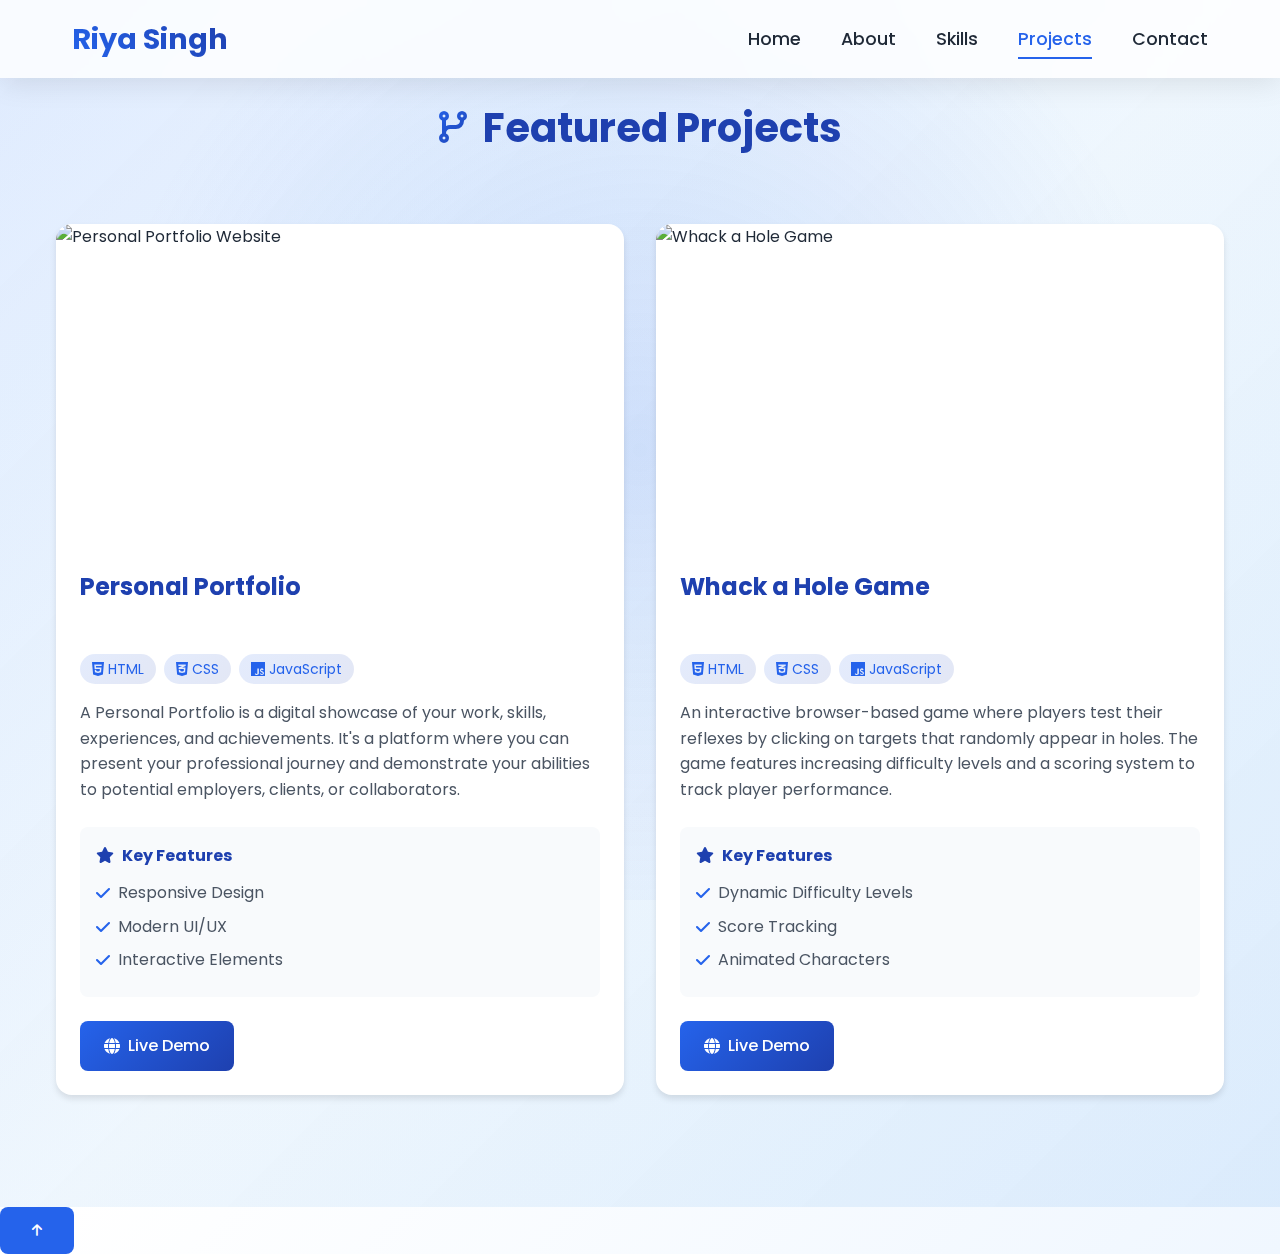
==== personal-website/projects.html @ d0cf8300 "Add files via upload" ====
<!DOCTYPE html>
<html lang="en">
<head>
    <meta charset="UTF-8">
    <meta name="viewport" content="width=device-width, initial-scale=1.0">
    <title>Projects - Riya Singh</title>
    <link rel="stylesheet" href="css/style.css">
    <link rel="stylesheet" href="https://cdnjs.cloudflare.com/ajax/libs/font-awesome/6.4.0/css/all.min.css">
    <link href="https://fonts.googleapis.com/css2?family=Poppins:wght@300;400;500;600;700&display=swap" rel="stylesheet">
    <link rel="stylesheet" href="https://unpkg.com/aos@next/dist/aos.css" />
</head>
<body>
    <nav class="navbar">
        <div class="nav-content">
            <div class="logo">
                <a href="index.html">Riya Singh</a>
            </div>
            <ul class="nav-links">
                <li><a href="index.html">Home</a></li>
                <li><a href="about.html">About</a></li>
                <li><a href="skills.html">Skills</a></li>
                <li><a href="projects.html" class="active">Projects</a></li>
                <li><a href="contact.html">Contact</a></li>
            </ul>
            <div class="menu-btn">
                <i class="fas fa-bars"></i>
            </div>
        </div>
    </nav>

    <section class="projects-page">
        <div class="projects-container">
            <h1 class="section-title" data-aos="fade-down">
                <span class="title-icon"><i class="fas fa-code-branch"></i></span>
                Featured Projects
            </h1>
            
            <div class="projects-grid">
                <!-- Project Card 1 -->
                <div class="project-card" data-aos="fade-up" data-aos-delay="100">
                    <div class="project-image">
                        <img src="images/portfolio-project.jpg" alt="Personal Portfolio Website">
                        <div class="project-overlay">
                            <div class="project-type">
                                <i class="fas fa-laptop-code"></i>
                                <span>Web Development</span>
                            </div>
                        </div>
                    </div>
                    <div class="project-content">
                        <h3>Personal Portfolio</h3>
                        <div class="tech-stack">
                            <span class="tech-badge"><i class="fab fa-html5"></i> HTML</span>
                            <span class="tech-badge"><i class="fab fa-css3-alt"></i> CSS</span>
                            <span class="tech-badge"><i class="fab fa-js"></i> JavaScript</span>
                        </div>
                        <p class="project-description">
                            A Personal Portfolio is a digital showcase of your work, skills, experiences, and achievements. It's a platform where you can present your professional journey and demonstrate your abilities to potential employers, clients, or collaborators.
                        </p>
                        <div class="project-features">
                            <h4><i class="fas fa-star"></i> Key Features</h4>
                            <ul>
                                <li><i class="fas fa-check"></i> Responsive Design</li>
                                <li><i class="fas fa-check"></i> Modern UI/UX</li>
                                <li><i class="fas fa-check"></i> Interactive Elements</li>
                            </ul>
                        </div>
                        <div class="project-links">
                            <a href="https://riyasingh-portfolio-0702.netlify.app/" class="project-btn" target="_blank">
                                <i class="fas fa-globe"></i> Live Demo
                            </a>
                        </div>
                    </div>
                </div>

                <!-- Project Card 2 -->
                <div class="project-card" data-aos="fade-up" data-aos-delay="200">
                    <div class="project-image">
                        <img src="images/project2.jpg" alt="Whack a Hole Game">
                        <div class="project-overlay">
                            <div class="project-type">
                                <i class="fas fa-gamepad"></i>
                                <span>Game Development</span>
                            </div>
                        </div>
                    </div>
                    <div class="project-content">
                        <h3>Whack a Hole Game</h3>
                        <div class="tech-stack">
                            <span class="tech-badge"><i class="fab fa-html5"></i> HTML</span>
                            <span class="tech-badge"><i class="fab fa-css3-alt"></i> CSS</span>
                            <span class="tech-badge"><i class="fab fa-js"></i> JavaScript</span>
                        </div>
                        <p class="project-description">
                            An interactive browser-based game where players test their reflexes by clicking on targets that randomly appear in holes. The game features increasing difficulty levels and a scoring system to track player performance.
                        </p>
                        <div class="project-features">
                            <h4><i class="fas fa-star"></i> Key Features</h4>
                            <ul>
                                <li><i class="fas fa-check"></i> Dynamic Difficulty Levels</li>
                                <li><i class="fas fa-check"></i> Score Tracking</li>
                                <li><i class="fas fa-check"></i> Animated Characters</li>
                            </ul>
                        </div>
                        <div class="project-links">
                            <a href="https://whackgame.netlify.app/" class="project-btn" target="_blank">
                                <i class="fas fa-globe"></i> Live Demo
                            </a>
                        </div>
                    </div>
                </div>
            </div>
        </div>
    </section>

    <script src="js/main.js"></script>
    <script src="https://unpkg.com/aos@next/dist/aos.js"></script>
    <script>
        // Initialize AOS
        AOS.init({
            duration: 800,
            once: true,
            offset: 100
        });
    </script>
</body>
</html>
---- personal-website/css/style.css ----
:root {
    --primary-color: #2563eb;
    --secondary-color: #1e40af;
    --text-color: #1f2937;
    --light-text: #6b7280;
    --background: #ffffff;
    --section-bg: #f3f4f6;
}

* {
    margin: 0;
    padding: 0;
    box-sizing: border-box;
    scroll-behavior: smooth;
}

body {
    font-family: 'Poppins', sans-serif;
    line-height: 1.6;
    color: var(--text-color);
    position: relative;
    overflow-x: hidden;
    background: linear-gradient(135deg, #e8f0ff 0%, #ffffff 50%, #f0f7ff 100%);
}

body::before {
    content: '';
    position: fixed;
    top: 0;
    left: 0;
    width: 100%;
    height: 100%;
    background: radial-gradient(circle at 50% 50%, rgba(37, 99, 235, 0.15) 0%, transparent 70%);
    pointer-events: none;
    z-index: -1;
}

/* Navbar Styles */
.navbar {
    position: fixed;
    width: 100%;
    background: rgba(255, 255, 255, 0.8);
    backdrop-filter: blur(10px);
    box-shadow: 0 4px 30px rgba(0, 0, 0, 0.1);
    z-index: 1000;
    transition: all 0.3s ease;
}

.navbar.scrolled {
    background: rgba(255, 255, 255, 0.95);
    padding: 0.5rem 0;
}

.nav-content {
    max-width: 1200px;
    margin: 0 auto;
    padding: 1rem 2rem;
    display: flex;
    justify-content: space-between;
    align-items: center;
}

.logo a {
    font-size: 1.8rem;
    font-weight: 700;
    background: linear-gradient(45deg, var(--primary-color), var(--secondary-color));
    -webkit-background-clip: text;
    -webkit-text-fill-color: transparent;
    text-decoration: none;
    transition: all 0.3s ease;
}

.logo a:hover {
    filter: brightness(1.2);
    transform: scale(1.05);
}

.nav-links {
    display: flex;
    list-style: none;
    gap: 2.5rem;
}

.nav-links a {
    text-decoration: none;
    color: var(--text-color);
    font-weight: 500;
    font-size: 1.1rem;
    padding: 0.5rem 0;
    position: relative;
    transition: color 0.3s ease;
}

.nav-links a::after {
    content: '';
    position: absolute;
    bottom: 0;
    left: 0;
    width: 0;
    height: 2px;
    background: var(--primary-color);
    transition: width 0.3s ease;
}

.nav-links a:hover {
    color: var(--primary-color);
}

.nav-links a:hover::after {
    width: 100%;
}

.nav-links a.active {
    color: var(--primary-color);
}

.nav-links a.active::after {
    width: 100%;
}

.menu-btn {
    display: none;
    cursor: pointer;
}

/* Hero Section */
.hero {
    min-height: 100vh;
    display: flex;
    flex-direction: column;
    align-items: center;
    justify-content: center;
    background: linear-gradient(-45deg, #ffffff, #e3f2fd, #bbdefb, #90caf9);
    background-size: 400% 400%;
    animation: gradientBG 15s ease infinite;
    position: relative;
    text-align: center;
    padding: 2rem;
}

.hero-content {
    max-width: 800px;
    margin: 0 auto;
    display: flex;
    flex-direction: column;
    align-items: center;
    gap: 1.5rem;
    padding: 2rem;
}

/* Profile Image */
.profile-container {
    width: 200px;
    height: 200px;
    border-radius: 50%;
    overflow: hidden;
    border: 3px solid var(--primary-color);
    animation: float 6s ease-in-out infinite;
}

.profile-img {
    width: 100%;
    height: 100%;
    object-fit: cover;
    transition: transform 0.5s ease;
}

.profile-container:hover .profile-img {
    transform: scale(1.1);
}

/* Heading */
.hero-content h1 {
    font-size: 3.5rem;
    font-weight: 700;
    background: linear-gradient(120deg, var(--primary-color), #4f46e5);
    -webkit-background-clip: text;
    -webkit-text-fill-color: transparent;
    margin: 0.5rem 0;
}

/* Social Links */
.social-links {
    display: flex;
    gap: 2rem;
    margin: 1rem 0;
}

.social-icon {
    font-size: 1.8rem;
    color: var(--primary-color);
    transition: all 0.3s ease;
}

.social-icon:hover {
    color: var(--secondary-color);
    transform: translateY(-5px);
}

/* CTA Buttons */
.cta-container {
    display: flex;
    gap: 1.5rem;
    margin-top: 1rem;
}

.cta-button {
    padding: 0.8rem 2rem;
    border: 2px solid var(--primary-color);
    border-radius: 30px;
    color: var(--primary-color);
    font-weight: 500;
    text-decoration: none;
    transition: all 0.3s ease;
    position: relative;
    overflow: hidden;
    z-index: 1;
}

.cta-button::before {
    content: '';
    position: absolute;
    top: 0;
    left: 0;
    width: 0;
    height: 100%;
    background: var(--primary-color);
    transition: width 0.3s ease;
    z-index: -1;
}

.cta-button:hover {
    color: white;
}

.cta-button:hover::before {
    width: 100%;
}

/* Scroll Indicator */
.scroll-indicator {
    position: absolute;
    bottom: 2rem;
    left: 50%;
    transform: translateX(-50%);
    display: flex;
    flex-direction: column;
    align-items: center;
    gap: 1rem;
    opacity: 0.7;
}

.mouse {
    width: 30px;
    height: 50px;
    border: 2px solid var(--primary-color);
    border-radius: 15px;
    position: relative;
}

.mouse::before {
    content: '';
    width: 4px;
    height: 8px;
    background: var(--primary-color);
    position: absolute;
    top: 8px;
    left: 50%;
    transform: translateX(-50%);
    border-radius: 2px;
    animation: scrollMouse 2s infinite;
}

/* Animations */
@keyframes float {
    0%, 100% { transform: translateY(0); }
    50% { transform: translateY(-20px); }
}

@keyframes scrollMouse {
    0% { transform: translate(-50%, 0); opacity: 1; }
    100% { transform: translate(-50%, 20px); opacity: 0; }
}

.animate-slide {
    animation: slideIn 1s ease forwards;
    opacity: 0;
    transform: translateY(30px);
}

.animate-fade {
    animation: fadeIn 1s ease forwards;
    opacity: 0;
}

@keyframes slideIn {
    to {
        opacity: 1;
        transform: translateY(0);
    }
}

@keyframes fadeIn {
    to {
        opacity: 1;
    }
}

/* Responsive Design */
@media (max-width: 768px) {
    .hero-content h1 {
        font-size: 2.5rem;
    }
    
    .profile-container {
        width: 150px;
        height: 150px;
    }
    
    .cta-container {
        flex-direction: column;
    }
}

/* Hero Intro Styles */
.hero-intro {
    text-align: center;
    margin: 2rem 0;
}

.tagline {
    font-size: 1.4rem;
    color: var(--text-color);
    margin-bottom: 1.5rem;
    font-weight: 500;
}

.social-links {
    display: flex;
    justify-content: center;
    gap: 1.5rem;
    margin-top: 1.5rem;
}

.social-btn {
    display: flex;
    align-items: center;
    gap: 0.5rem;
    padding: 0.8rem 1.5rem;
    border-radius: 25px;
    text-decoration: none;
    color: var(--text-color);
    background: rgba(255, 255, 255, 0.1);
    backdrop-filter: blur(10px);
    border: 1px solid rgba(255, 255, 255, 0.2);
    transition: all 0.3s ease;
}

.social-btn:hover {
    background: var(--primary-color);
    color: white;
    transform: translateY(-3px);
}

.social-btn i {
    font-size: 1.2rem;
}

/* CTA Buttons */
.cta-buttons {
    display: flex;
    gap: 1.5rem;
    margin: 2.5rem 0;
    justify-content: center;
}

.glow-btn {
    padding: 1rem 2rem;
    border-radius: 30px;
    background: var(--primary-color);
    color: white;
    text-decoration: none;
    font-weight: 500;
    display: flex;
    align-items: center;
    gap: 0.5rem;
    transition: all 0.3s ease;
    box-shadow: 0 0 20px rgba(37, 99, 235, 0.3);
}

.glow-btn:hover {
    transform: translateY(-3px);
    box-shadow: 0 0 30px rgba(37, 99, 235, 0.5);
}

.outline-btn {
    padding: 1rem 2rem;
    border-radius: 30px;
    border: 2px solid var(--primary-color);
    color: var(--primary-color);
    text-decoration: none;
    font-weight: 500;
    display: flex;
    align-items: center;
    gap: 0.5rem;
    transition: all 0.3s ease;
}

.outline-btn:hover {
    background: var(--primary-color);
    color: white;
    transform: translateY(-3px);
}

/* Tech Stack */
.tech-stack {
    margin: 3rem 0;
    text-align: center;
}

.tech-title {
    font-size: 1.2rem;
    color: var(--text-color);
    margin-bottom: 1.5rem;
    font-weight: 500;
}

.tech-icons {
    display: flex;
    justify-content: center;
    gap: 2rem;
    flex-wrap: wrap;
    max-width: 800px;
    margin: 0 auto;
}

.tech-icon {
    display: flex;
    flex-direction: column;
    align-items: center;
    gap: 0.5rem;
    transition: all 0.3s ease;
}

.tech-icon i {
    font-size: 2rem;
    color: var(--primary-color);
}

.tech-icon span {
    font-size: 0.9rem;
    color: var(--text-color);
}

.tech-icon:hover {
    transform: translateY(-5px);
}

.tech-icon:hover i {
    color: var(--secondary-color);
}

/* Animations */
@keyframes gradientBG {
    0% { background-position: 0% 50%; }
    50% { background-position: 100% 50%; }
    100% { background-position: 0% 50%; }
}

@keyframes gradientText {
    0% {
        background-position: 0% 50%;
        filter: hue-rotate(0deg);
    }
    50% {
        background-position: 100% 50%;
        filter: hue-rotate(30deg);
    }
    100% {
        background-position: 0% 50%;
        filter: hue-rotate(0deg);
    }
}

@keyframes fadeInUp {
    from {
        opacity: 0;
        transform: translateY(20px);
    }
    to {
        opacity: 1;
        transform: translateY(0);
    }
}

@keyframes float {
    0% {
        transform: translateY(0) scale(1);
        opacity: 0.3;
    }
    50% {
        transform: translateY(-800px) scale(1.5);
        opacity: 0;
    }
    100% {
        transform: translateY(-800px) scale(1.5);
        opacity: 0;
    }
}

@keyframes bounce {
    0%, 20%, 50%, 80%, 100% {
        transform: translateY(0);
    }
    40% {
        transform: translateY(-10px);
    }
    60% {
        transform: translateY(-5px);
    }
}

/* Section Styles */
section {
    padding: 5rem 2rem;
    position: relative;
    z-index: 1;
    transition: transform 0.3s ease-out;
}

section:nth-child(even) {
    background: linear-gradient(
        135deg,
        rgba(66, 165, 245, 0.05) 0%,
        rgba(30, 136, 229, 0.1) 100%
    );
}

section:hover {
    transform: translateY(-5px);
}

h2 {
    text-align: center;
    font-size: 2.5rem;
    margin-bottom: 3rem;
    color: var(--text-color);
}

/* About Section */
.about-content {
    max-width: 800px;
    margin: 0 auto;
    text-align: center;
    background: rgba(255, 255, 255, 0.9);
    backdrop-filter: blur(10px);
    border: 1px solid rgba(255, 255, 255, 0.5);
    box-shadow: 
        0 8px 32px rgba(31, 38, 135, 0.1),
        0 4px 8px rgba(66, 165, 245, 0.1);
}

/* Skills Section */
.skills-content {
    display: flex;
    flex-wrap: wrap;
    justify-content: center;
    gap: 2rem;
    max-width: 1200px;
    margin: 0 auto;
}

/* Projects Section */
.projects-grid {
    display: grid;
    grid-template-columns: repeat(auto-fit, minmax(300px, 1fr));
    gap: 2rem;
    max-width: 1200px;
    margin: 0 auto;
}

/* Project Image Hover Effects */
.project-image {
    position: relative;
    overflow: hidden;
    border-radius: 0.5rem;
    transition: transform 0.3s cubic-bezier(0.34, 1.56, 0.64, 1);
}

.project-image img {
    width: 100%;
    height: 100%;
    object-fit: cover;
    transition: all 0.5s cubic-bezier(0.34, 1.56, 0.64, 1);
}

.project-image::before {
    content: '';
    position: absolute;
    top: 0;
    left: 0;
    width: 100%;
    height: 100%;
    background: linear-gradient(to bottom, rgba(37, 99, 235, 0), rgba(37, 99, 235, 0.8));
    opacity: 0;
    transition: opacity 0.3s ease;
    z-index: 1;
}

.project-card:hover .project-image {
    transform: translateY(-5px);
}

.project-card:hover .project-image img {
    transform: scale(1.05);
}

.project-card:hover .project-image::before {
    opacity: 1;
}

/* Add shine effect */
.project-image::after {
    content: '';
    position: absolute;
    top: -50%;
    left: -60%;
    width: 20%;
    height: 200%;
    background: rgba(255, 255, 255, 0.2);
    transform: rotate(35deg);
    transition: all 0.6s cubic-bezier(0.34, 1.56, 0.64, 1);
    z-index: 2;
}

.project-card:hover .project-image::after {
    left: 130%;
}

/* Contact Section */
.contact-content {
    max-width: 600px;
    margin: 0 auto;
}

form {
    display: flex;
    flex-direction: column;
    gap: 1rem;
}

input, textarea {
    padding: 1rem;
    border: 1px solid #e5e7eb;
    border-radius: 0.5rem;
    font-family: inherit;
}

textarea {
    min-height: 150px;
    resize: vertical;
}

button {
    background-color: var(--primary-color);
    color: white;
    padding: 1rem 2rem;
    border: none;
    border-radius: 0.5rem;
    cursor: pointer;
    font-weight: 500;
    transition: background-color 0.3s ease;
}

button:hover {
    background-color: var(--secondary-color);
}

/* Footer */
footer {
    text-align: center;
    padding: 2rem;
    background-color: var(--text-color);
    color: white;
}

/* About Page Specific Styles */
.about-page {
    padding: 6rem 2rem;
    background: linear-gradient(135deg, #f8fafc 0%, #e2e8f0 100%);
    min-height: 100vh;
}

.about-container {
    max-width: 1200px;
    margin: 0 auto;
}

.about-header {
    text-align: center;
    margin-bottom: 3rem;
}

.about-header h1 {
    color: #1e40af;
    font-size: 2.5rem;
    display: flex;
    align-items: center;
    justify-content: center;
    gap: 1rem;
}

.title-icon {
    background: linear-gradient(135deg, #2563eb, #1e40af);
    -webkit-background-clip: text;
    -webkit-text-fill-color: transparent;
    font-size: 2rem;
}

.location {
    display: flex;
    align-items: center;
    justify-content: center;
    gap: 0.5rem;
    color: #4b5563;
    margin-top: 0.5rem;
}

.about-grid {
    display: grid;
    grid-template-columns: 1fr 2fr;
    gap: 2rem;
    padding: 1rem;
}

.profile-card {
    background: white;
    border-radius: 1rem;
    overflow: hidden;
    box-shadow: 0 4px 6px rgba(0, 0, 0, 0.1);
    transition: transform 0.3s ease;
    padding: 2rem;
    text-align: center;
}

.profile-card:hover {
    transform: translateY(-5px);
}

.profile-image {
    position: relative;
    width: 200px;
    height: 200px;
    margin: 0 auto 2rem;
    border-radius: 50%;
    padding: 0.5rem;
    background: linear-gradient(135deg, #2563eb20, #1e40af20);
}

.profile-image::before {
    content: '';
    position: absolute;
    top: 0;
    left: 0;
    right: 0;
    bottom: 0;
    border-radius: 50%;
    padding: 4px;
    background: linear-gradient(135deg, #2563eb, #1e40af);
    -webkit-mask: 
        linear-gradient(#fff 0 0) content-box, 
        linear-gradient(#fff 0 0);
    -webkit-mask-composite: xor;
    mask-composite: exclude;
}

.profile-image img {
    width: 100%;
    height: 100%;
    object-fit: cover;
    border-radius: 50%;
    transition: transform 0.5s ease;
}

.profile-card:hover .profile-image img {
    transform: scale(1.1);
}

.image-overlay {
    position: absolute;
    top: 0;
    left: 0;
    right: 0;
    bottom: 0;
    border-radius: 50%;
    background: linear-gradient(to bottom, transparent, rgba(37, 99, 235, 0.1));
}

.quick-info {
    padding: 1.5rem;
}

.quick-info h3 {
    color: #1e40af;
    margin-bottom: 1rem;
}

.info-item {
    display: flex;
    align-items: center;
    gap: 0.35rem;
    margin-bottom: 0.5rem;
    font-size: 0.9rem;
}

.info-item i {
    color: #2563eb;
    font-size: 0.9rem;
}

.info-item a {
    color: #4b5563;
    text-decoration: none;
    transition: color 0.3s ease;
}

.info-item a:hover {
    color: #2563eb;
}

.social-links {
    display: flex;
    justify-content: center;
    gap: 1rem;
    margin-top: 1.5rem;
}

.social-btn {
    display: inline-flex;
    align-items: center;
    justify-content: center;
    width: 2.5rem;
    height: 2.5rem;
    background: linear-gradient(135deg, #2563eb20, #1e40af20);
    color: #2563eb;
    border-radius: 50%;
    transition: all 0.3s ease;
}

.social-btn:hover {
    background: linear-gradient(135deg, #2563eb, #1e40af);
    color: white;
    transform: translateY(-2px);
}

.social-btn i {
    font-size: 1.2rem;
}

.section-card {
    background: white;
    border-radius: 1rem;
    padding: 2rem;
    box-shadow: 0 4px 6px rgba(0, 0, 0, 0.1);
    height: 100%;
}

.section-card h2 {
    color: #1e40af;
    margin-bottom: 1.5rem;
    display: flex;
    align-items: center;
    gap: 0.5rem;
}

.section-card h2 i {
    color: #2563eb;
}

.bio-content p {
    color: #4b5563;
    line-height: 1.8;
    margin-bottom: 1.5rem;
}

.timeline {
    position: relative;
    padding-left: 2rem;
}

.timeline::before {
    content: '';
    position: absolute;
    left: 0;
    top: 0;
    bottom: 0;
    width: 2px;
    background: linear-gradient(to bottom, #2563eb, #1e40af);
}

.timeline-item {
    position: relative;
    padding-bottom: 2rem;
}

.timeline-item::before {
    content: '';
    position: absolute;
    left: -2rem;
    top: 0;
    width: 1rem;
    height: 1rem;
    border-radius: 50%;
    background: linear-gradient(135deg, #2563eb, #1e40af);
    border: 2px solid white;
}

.timeline-date {
    color: #4b5563;
    margin-bottom: 0.5rem;
    display: flex;
    align-items: center;
    gap: 0.5rem;
}

.timeline-content {
    background: #f8fafc;
    border-radius: 0.5rem;
    padding: 1.5rem;
    margin-top: 1rem;
}

.timeline-header {
    margin-bottom: 1rem;
}

.timeline-header h3 {
    color: #1e40af;
    display: flex;
    align-items: center;
    gap: 0.5rem;
    margin-bottom: 0.5rem;
}

.company {
    color: #4b5563;
    display: flex;
    align-items: center;
    gap: 0.5rem;
}

.course-title {
    display: flex;
    align-items: center;
    gap: 1rem;
    margin-bottom: 1rem;
}

.course-title h4 {
    color: #2563eb;
    display: flex;
    align-items: center;
    gap: 0.5rem;
}

.status-badge {
    background: linear-gradient(135deg, #2563eb20, #1e40af20);
    color: #2563eb;
    padding: 0.25rem 0.75rem;
    border-radius: 1rem;
    font-size: 0.875rem;
}

.skills-grid {
    display: grid;
    grid-template-columns: repeat(auto-fit, minmax(150px, 1fr));
    gap: 1rem;
    margin-top: 1rem;
}

.skill-item {
    background: white;
    padding: 1rem;
    border-radius: 0.5rem;
    display: flex;
    align-items: center;
    gap: 0.5rem;
    transition: transform 0.3s ease;
}

.skill-item:hover {
    transform: translateY(-2px);
}

.skill-item i {
    color: #2563eb;
}

.achievement-list {
    display: flex;
    flex-direction: column;
    gap: 0.75rem;
}

.achievement-item {
    display: flex;
    align-items: flex-start;
    gap: 0.5rem;
}

.achievement-item i {
    color: #2563eb;
    margin-top: 0.25rem;
}

.bio-section {
    flex: 1;
    min-width: 70%;
}

.section-card {
    background: white;
    border-radius: 1rem;
    padding: 2.5rem;
    box-shadow: 0 4px 6px rgba(0, 0, 0, 0.1);
    height: 100%;
    max-width: 1000px;
    margin: 0 auto;
}

.bio-content {
    max-width: 900px;
    margin: 0 auto;
    padding: 1rem 0;
}

.bio-content p {
    color: #4b5563;
    line-height: 1.8;
    margin-bottom: 1.5rem;
    font-size: 1.05rem;
}

.about-grid {
    display: grid;
    grid-template-columns: minmax(300px, 1fr) minmax(600px, 2fr);
    gap: 2rem;
    padding: 1rem;
}

@media (max-width: 768px) {
    .about-page {
        padding: 4rem 1rem;
    }

    .about-grid {
        grid-template-columns: 1fr;
    }

    .section-card {
        padding: 1.5rem;
    }
}

/* Experience Section Styles */
.experience-section {
    padding: 2rem;
    background: #ffffff;
    border-radius: 10px;
    box-shadow: 0 2px 10px rgba(0, 0, 0, 0.05);
    width: 100%;
    max-width: 800px;
    margin: 0 auto;
}

.experience-section h2 {
    color: var(--text-color);
    margin-bottom: 2rem;
    display: flex;
    align-items: center;
    gap: 0.5rem;
    font-size: 1.8rem;
}

.timeline {
    position: relative;
    padding: 1rem 0;
}

.timeline::before {
    content: '';
    position: absolute;
    left: 0;
    top: 0;
    height: 100%;
    width: 2px;
    background: #e5e7eb;
}

.timeline-item {
    position: relative;
    padding-left: 2rem;
    margin-bottom: 2rem;
}

.timeline-date {
    font-size: 0.9rem;
    color: var(--light-text);
    margin-bottom: 0.5rem;
}

.timeline-content {
    background: #f9fafb;
    padding: 1.5rem;
    border-radius: 8px;
}

.timeline-header h3 {
    font-size: 1.2rem;
    color: var(--text-color);
    margin-bottom: 0.5rem;
}

.company {
    color: var(--light-text);
    font-size: 0.9rem;
}

@media (max-width: 768px) {
    .timeline-item {
        padding-left: 2rem;
    }
    
    .skills-grid {
        grid-template-columns: repeat(auto-fit, minmax(120px, 1fr));
    }
    
    .timeline-content {
        padding: 1.2rem;
    }
}

/* Responsive Design */
@media (max-width: 768px) {
    .nav-links {
        display: none;
    }

    .menu-btn {
        display: block;
    }

    .hero h1 {
        font-size: 2.5rem;
    }

    .typing-text {
        font-size: 1.2rem;
    }
}

/* Skills Page Specific Styles */
.skills-page {
    min-height: 100vh;
    padding: 120px 2rem 4rem;
    background: linear-gradient(135deg, #f3f4f6 0%, #ffffff 50%, #f0f7ff 100%);
}

.skills-container {
    max-width: 1200px;
    margin: 0 auto;
}

.section-title {
    text-align: center;
    margin-bottom: 3rem;
    color: var(--primary-color);
    font-size: 2.5rem;
    display: flex;
    align-items: center;
    justify-content: center;
    gap: 1rem;
}

.title-icon {
    background: linear-gradient(135deg, var(--primary-color), var(--secondary-color));
    -webkit-background-clip: text;
    -webkit-text-fill-color: transparent;
    font-size: 2.8rem;
}

.skills-grid {
    display: grid;
    grid-template-columns: 1fr;
    gap: 2.5rem;
}

.skill-category {
    background: rgba(255, 255, 255, 0.9);
    border-radius: 20px;
    padding: 2rem;
    box-shadow: 0 8px 32px rgba(31, 38, 135, 0.1);
    transition: transform 0.3s ease;
}

.skill-category:hover {
    transform: translateY(-5px);
}

.skill-category h2 {
    color: var(--primary-color);
    margin-bottom: 1.5rem;
    display: flex;
    align-items: center;
    gap: 0.8rem;
    font-size: 1.5rem;
}

.skill-category h2 i {
    font-size: 1.8rem;
    background: linear-gradient(135deg, var(--primary-color), var(--secondary-color));
    -webkit-background-clip: text;
    -webkit-text-fill-color: transparent;
}

.skill-items {
    display: grid;
    gap: 1.5rem;
}

.skill-item {
    background: rgba(255, 255, 255, 0.5);
    padding: 1.2rem;
    border-radius: 15px;
    transition: all 0.3s ease;
}

.skill-item:hover {
    background: rgba(255, 255, 255, 0.9);
    transform: translateX(10px);
    box-shadow: 0 4px 15px rgba(31, 38, 135, 0.1);
}

.skill-info {
    display: flex;
    justify-content: space-between;
    align-items: center;
    margin-bottom: 0.8rem;
}

.skill-name {
    display: flex;
    align-items: center;
    gap: 0.8rem;
    font-weight: 500;
    color: var(--text-color);
}

.skill-name i {
    font-size: 1.2rem;
    color: var(--primary-color);
}

.percentage {
    color: var(--primary-color);
    font-weight: 600;
    font-size: 0.9rem;
}

.progress-bar {
    height: 8px;
    background: rgba(37, 99, 235, 0.1);
    border-radius: 10px;
    overflow: hidden;
}

.progress {
    height: 100%;
    background: linear-gradient(90deg, var(--primary-color), var(--secondary-color));
    border-radius: 10px;
    transition: width 1s ease-in-out;
    position: relative;
}

.progress::after {
    content: '';
    position: absolute;
    top: 0;
    left: 0;
    width: 100%;
    height: 100%;
    background: linear-gradient(
        45deg,
        rgba(255, 255, 255, 0.2) 25%,
        transparent 25%,
        transparent 50%,
        rgba(255, 255, 255, 0.2) 50%,
        rgba(255, 255, 255, 0.2) 75%,
        transparent 75%,
        transparent
    );
    background-size: 20px 20px;
    animation: progressAnimation 1s linear infinite;
}

@keyframes progressAnimation {
    0% {
        background-position: 0 0;
    }
    100% {
        background-position: 20px 0;
    }
}

@media (min-width: 768px) {
    .skills-grid {
        grid-template-columns: repeat(2, 1fr);
    }
}

@media (min-width: 1024px) {
    .skills-grid {
        grid-template-columns: repeat(3, 1fr);
    }
}

@media (max-width: 768px) {
    .skills-page {
        padding: 100px 1rem 2rem;
    }

    .section-title {
        font-size: 2rem;
    }

    .skill-category {
        padding: 1.5rem;
    }

    .skill-item {
        padding: 1rem;
    }
}

/* Projects Page Styles */
.projects-page {
    padding: 6rem 2rem;
    background: linear-gradient(135deg, #f8fafc 0%, #e2e8f0 100%);
    min-height: 100vh;
}

.projects-container {
    max-width: 1200px;
    margin: 0 auto;
}

.section-title {
    text-align: center;
    margin-bottom: 3rem;
    color: #1e40af;
    font-size: 2.5rem;
    display: flex;
    align-items: center;
    justify-content: center;
    gap: 1rem;
}

.title-icon {
    background: linear-gradient(135deg, #2563eb, #1e40af);
    -webkit-background-clip: text;
    -webkit-text-fill-color: transparent;
    font-size: 2rem;
}

.projects-grid {
    display: grid;
    grid-template-columns: repeat(auto-fit, minmax(300px, 1fr));
    gap: 2rem;
    padding: 1rem;
}

.project-card {
    background: white;
    border-radius: 1rem;
    overflow: hidden;
    box-shadow: 0 4px 6px rgba(0, 0, 0, 0.1);
    transition: transform 0.3s ease, box-shadow 0.3s ease;
    position: relative;
}

.project-card:hover {
    transform: translateY(-5px);
    box-shadow: 0 8px 15px rgba(0, 0, 0, 0.2);
}

.project-image {
    position: relative;
    overflow: hidden;
    aspect-ratio: 16/9;
}

.project-image img {
    width: 100%;
    height: 100%;
    object-fit: cover;
    transition: transform 0.5s ease;
}

.project-card:hover .project-image img {
    transform: scale(1.05);
}

.project-overlay {
    position: absolute;
    top: 0;
    left: 0;
    right: 0;
    bottom: 0;
    background: linear-gradient(to bottom, rgba(37, 99, 235, 0.9), rgba(30, 64, 175, 0.9));
    opacity: 0;
    display: flex;
    align-items: center;
    justify-content: center;
    transition: opacity 0.3s ease;
}

.project-card:hover .project-overlay {
    opacity: 1;
}

.project-type {
    color: white;
    text-align: center;
    transform: translateY(20px);
    transition: transform 0.3s ease;
}

.project-card:hover .project-type {
    transform: translateY(0);
}

.project-type i {
    font-size: 2rem;
    margin-bottom: 0.5rem;
    display: block;
}

.project-content {
    padding: 1.5rem;
}

.project-content h3 {
    color: #1e40af;
    font-size: 1.5rem;
    margin-bottom: 1rem;
}

.tech-stack {
    display: flex;
    flex-wrap: wrap;
    gap: 0.5rem;
    margin-bottom: 1rem;
}

.tech-badge {
    background: linear-gradient(135deg, #2563eb20, #1e40af20);
    padding: 0.25rem 0.75rem;
    border-radius: 1rem;
    font-size: 0.875rem;
    color: #2563eb;
    display: flex;
    align-items: center;
    gap: 0.25rem;
}

.tech-badge i {
    font-size: 1rem;
}

.project-description {
    color: #4b5563;
    margin-bottom: 1.5rem;
    line-height: 1.6;
}

.project-features {
    background: #f8fafc;
    padding: 1rem;
    border-radius: 0.5rem;
    margin-bottom: 1.5rem;
}

.project-features h4 {
    color: #1e40af;
    margin-bottom: 0.75rem;
    display: flex;
    align-items: center;
    gap: 0.5rem;
}

.project-features ul {
    list-style: none;
    padding: 0;
}

.project-features li {
    display: flex;
    align-items: center;
    gap: 0.5rem;
    color: #4b5563;
    margin-bottom: 0.5rem;
}

.project-features li i {
    color: #2563eb;
}

.project-links {
    display: flex;
    gap: 1rem;
}

.project-btn {
    display: inline-flex;
    align-items: center;
    gap: 0.5rem;
    padding: 0.75rem 1.5rem;
    background: linear-gradient(135deg, #2563eb, #1e40af);
    color: white;
    border-radius: 0.5rem;
    text-decoration: none;
    font-weight: 500;
    transition: transform 0.2s ease, box-shadow 0.2s ease;
}

.project-btn:hover {
    transform: translateY(-2px);
    box-shadow: 0 4px 6px rgba(37, 99, 235, 0.2);
}

@media (max-width: 768px) {
    .projects-page {
        padding: 4rem 1rem;
    }

    .section-title {
        font-size: 2rem;
    }

    .projects-grid {
        grid-template-columns: 1fr;
    }
}

/* Contact Page Styles */
.contact-page {
    padding-top: 100px;
    background-color: var(--background);
}

.contact-container {
    max-width: 1200px;
    margin: 0 auto;
    padding: 2rem;
}

.contact-container h1 {
    text-align: center;
    margin-bottom: 3rem;
}

.contact-grid {
    display: grid;
    grid-template-columns: 1fr 2fr;
    gap: 3rem;
}

.contact-info {
    display: flex;
    flex-direction: column;
    gap: 2rem;
}

.info-item {
    display: flex;
    align-items: flex-start;
    gap: 1rem;
}

.info-item i {
    font-size: 1.5rem;
    color: var(--primary-color);
}

.info-content h3 {
    margin-bottom: 0.5rem;
    color: var(--text-color);
}

.info-content p, .info-content a {
    color: var(--light-text);
    text-decoration: none;
}

.contact-form {
    animation: fadeInUp 0.8s ease-out;
    transition: transform 0.4s cubic-bezier(0.34, 1.56, 0.64, 1);
    background-color: var(--section-bg);
    padding: 2.5rem;
    border-radius: 1rem;
    box-shadow: 0 4px 20px rgba(0, 0, 0, 0.1);
    background: rgba(255, 255, 255, 0.9);
    backdrop-filter: blur(10px);
    border: 1px solid rgba(255, 255, 255, 0.5);
    box-shadow: 
        0 8px 32px rgba(31, 38, 135, 0.1),
        0 4px 8px rgba(66, 165, 245, 0.1);
}

.contact-form:hover {
    transform: translateY(-8px);
}

.form-group {
    margin-bottom: 1.5rem;
    position: relative;
}

.form-group input,
.form-group textarea {
    width: 100%;
    padding: 1rem;
    border: 2px solid #e5e7eb;
    border-radius: 0.5rem;
    font-family: inherit;
    font-size: 1rem;
    transition: all 0.3s cubic-bezier(0.4, 0, 0.2, 1);
    transform-origin: left;
    background-color: white;
}

.form-group input:focus,
.form-group textarea:focus {
    transform: scale(1.01);
    outline: none;
    border-color: var(--primary-color);
    box-shadow: 0 0 0 3px rgba(37, 99, 235, 0.1);
}

.form-group input:hover,
.form-group textarea:hover {
    border-color: var(--primary-color);
}

.form-group label {
    display: block;
    margin-bottom: 0.5rem;
    color: var(--text-color);
    font-weight: 500;
    transition: all 0.3s cubic-bezier(0.4, 0, 0.2, 1);
}

.form-group input:focus + label,
.form-group textarea:focus + label {
    color: var(--primary-color);
    transform: translateY(-2px);
}

.submit-btn {
    transition: all 0.4s cubic-bezier(0.34, 1.56, 0.64, 1);
    position: relative;
    overflow: hidden;
    width: 100%;
    padding: 1rem;
    background-color: var(--primary-color);
    color: white;
    border: none;
    border-radius: 0.5rem;
    font-size: 1rem;
    font-weight: 500;
    cursor: pointer;
    display: flex;
    align-items: center;
    justify-content: center;
    gap: 0.5rem;
}

.submit-btn:before {
    content: '';
    position: absolute;
    top: 50%;
    left: 50%;
    width: 0;
    height: 0;
    background: rgba(255, 255, 255, 0.1);
    border-radius: 50%;
    transform: translate(-50%, -50%);
    transition: width 0.6s ease, height 0.6s ease;
}

.submit-btn:hover:before {
    width: 300px;
    height: 300px;
}

.submit-btn:hover {
    transform: translateY(-4px);
    box-shadow: 0 6px 15px rgba(37, 99, 235, 0.25);
}

.submit-btn:active {
    transform: translateY(-2px);
}

.success-message {
    animation: none;
    transform: translateX(100%);
    transition: all 0.5s cubic-bezier(0.34, 1.56, 0.64, 1);
    opacity: 0;
    display: none;
    position: fixed;
    top: 20px;
    right: 20px;
    background-color: #10B981;
    color: white;
    padding: 1rem 1.5rem;
    border-radius: 0.5rem;
    box-shadow: 0 4px 12px rgba(0, 0, 0, 0.1);
    z-index: 1000;
}

.success-message.show {
    transform: translateX(0);
    opacity: 1;
    display: flex;
    align-items: center;
    gap: 0.5rem;
}

.success-message i {
    font-size: 1.2rem;
}

.form-group.error input,
.form-group.error textarea {
    animation: errorShake 0.5s cubic-bezier(0.36, 0.07, 0.19, 0.97);
    border-color: #EF4444;
}

.form-group.success input,
.form-group.success textarea {
    animation: successPulse 0.5s cubic-bezier(0.34, 1.56, 0.64, 1);
    border-color: #10B981;
}

.error-message {
    transform: translateY(-10px);
    opacity: 0;
    transition: all 0.3s cubic-bezier(0.34, 1.56, 0.64, 1);
    color: #EF4444;
    font-size: 0.875rem;
    margin-top: 0.25rem;
    display: none;
}

.form-group.error .error-message {
    transform: translateY(0);
    opacity: 1;
    display: block;
}

.submit-btn.loading i {
    animation: spin 1s cubic-bezier(0.34, 1.56, 0.64, 1) infinite;
}

.submit-btn.loading {
    background-color: var(--secondary-color);
    pointer-events: none;
}

/* Keyframe Animations */
@keyframes fadeInUp {
    from {
        opacity: 0;
        transform: translateY(20px);
    }
    to {
        opacity: 1;
        transform: translateY(0);
    }
}

@keyframes successPulse {
    0% {
        transform: scale(1);
    }
    50% {
        transform: scale(1.02);
    }
    100% {
        transform: scale(1);
    }
}

@keyframes errorShake {
    0%, 100% {
        transform: translateX(0);
    }
    20%, 60% {
        transform: translateX(-5px);
    }
    40%, 80% {
        transform: translateX(5px);
    }
}

@keyframes spin {
    from {
        transform: rotate(0deg);
    }
    to {
        transform: rotate(360deg);
    }
}

@keyframes focusRing {
    0% {
        box-shadow: 0 0 0 0 rgba(37, 99, 235, 0.4);
    }
    100% {
        box-shadow: 0 0 0 3px rgba(37, 99, 235, 0.1);
    }
}

/* Responsive design for projects and contact pages */
@media (max-width: 768px) {
    .contact-grid {
        grid-template-columns: 1fr;
    }

    .contact-info {
        order: 2;
    }

    .contact-form {
        order: 1;
    }
}

/* Background Effects */
@keyframes gradientBG {
    0% {
        background-position: 0% 50%;
    }
    50% {
        background-position: 100% 50%;
    }
    100% {
        background-position: 0% 50%;
    }
}

@keyframes rotate {
    from {
        transform: rotate(0deg);
    }
    to {
        transform: rotate(360deg);
    }
}

@keyframes float {
    0% {
        transform: translateY(0) translateX(0);
        opacity: 1;
    }
    50% {
        transform: translateY(-100px) translateX(100px);
        opacity: 0.5;
    }
    100% {
        transform: translateY(0) translateX(0);
        opacity: 1;
    }
}

@keyframes fadeIn {
    from { opacity: 0; }
    to { opacity: 1; }
}

@keyframes fadeInUp {
    from {
        opacity: 0;
        transform: translate(-50%, 20px);
    }
    to {
        opacity: 1;
        transform: translate(-50%, 0);
    }
}

@keyframes bounce {
    0%, 20%, 50%, 80%, 100% {
        transform: translateY(0);
    }
    40% {
        transform: translateY(-10px);
    }
    60% {
        transform: translateY(-5px);
    }
}

/* Greeting and Name Styles */
.greeting {
    display: inline-block;
    position: relative;
    color: var(--primary-color);
    -webkit-text-fill-color: var(--primary-color);
    animation: waveHand 2.5s ease infinite;
}

.greeting::after {
    content: '👋';
    position: absolute;
    top: -10px;
    right: -40px;
    font-size: 0.8em;
    animation: wave 2.5s ease infinite;
}

.name {
    background: linear-gradient(120deg, #2563eb, #4f46e5, #1e40af);
    -webkit-background-clip: text;
    -webkit-text-fill-color: transparent;
    font-weight: 800;
}

@keyframes wave {
    0%, 100% {
        transform: rotate(0deg);
    }
    25% {
        transform: rotate(20deg);
    }
    75% {
        transform: rotate(-15deg);
    }
}

@keyframes waveHand {
    0%, 100% {
        transform: translateY(0);
    }
    25% {
        transform: translateY(-5px);
    }
    75% {
        transform: translateY(5px);
    }
}

.education-section {
    margin-top: 2rem;
    width: 100%;
}

.education-details {
    margin-top: 1rem;
}

.education-details .achievement-list {
    display: flex;
    flex-direction: column;
    gap: 0.75rem;
}

.education-details .achievement-item {
    display: flex;
    align-items: center;
    gap: 0.75rem;
    color: #4b5563;
}

.education-details .achievement-item i {
    color: #2563eb;
    font-size: 1.1rem;
}

.timeline-header h3 {
    color: #1e40af;
    font-size: 1.2rem;
    margin-bottom: 0.5rem;
}

.timeline-header .company {
    color: #4b5563;
    font-size: 1rem;
    display: flex;
    align-items: center;
    gap: 0.5rem;
}

.timeline-header .company i {
    color: #2563eb;
}

@media (max-width: 768px) {
    .education-section {
        margin-top: 1.5rem;
    }
    
    .timeline-header h3 {
        font-size: 1.1rem;
    }
    
    .education-details .achievement-item {
        font-size: 0.95rem;
    }
}
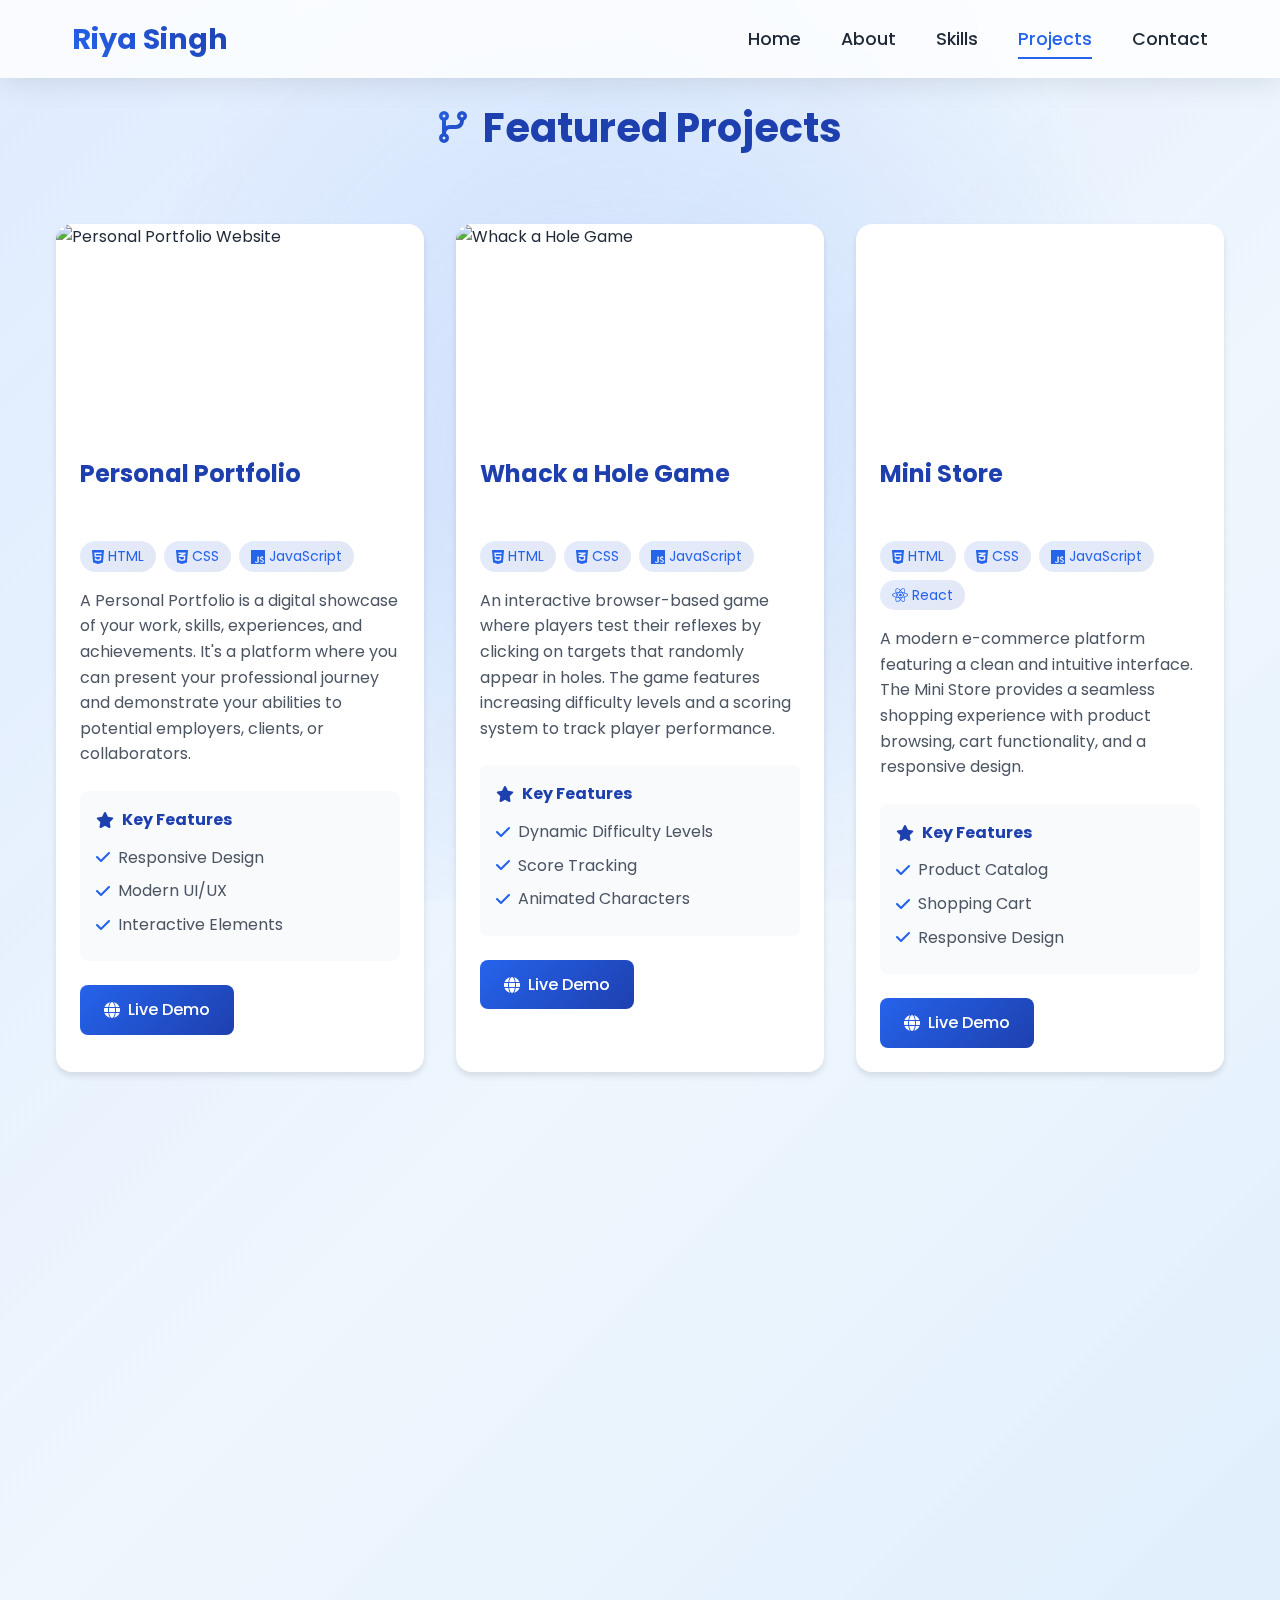
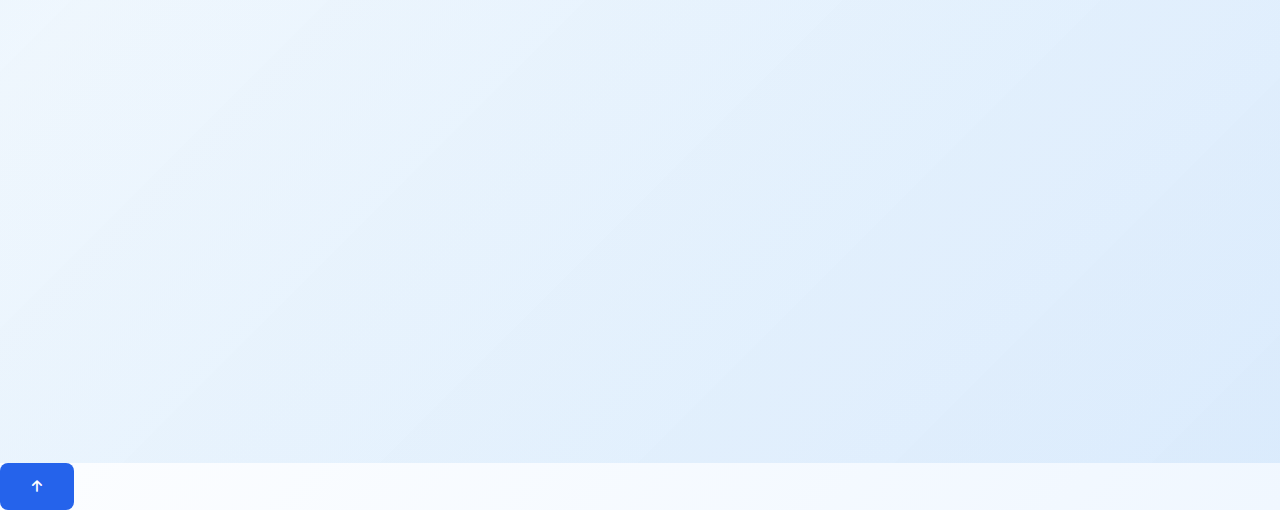
==== commit 9fadb9de: "Update projects.html" ====
--- a/personal-website/projects.html
+++ b/personal-website/projects.html
@@ -109,6 +109,82 @@
                         </div>
                     </div>
                 </div>
+
+
+                 <!-- Project Card 3 -->
+<div class="project-card" data-aos="fade-up" data-aos-delay="300">
+    <div class="project-image">
+        
+        <div class="project-overlay">
+            <div class="project-type">
+                <i class="fas fa-shopping-cart"></i>
+                <span>E-Commerce</span>
+            </div>
+        </div>
+    </div>
+    <div class="project-content">
+        <h3>Mini Store</h3>
+        <div class="tech-stack">
+            <span class="tech-badge"><i class="fab fa-html5"></i> HTML</span>
+            <span class="tech-badge"><i class="fab fa-css3-alt"></i> CSS</span>
+            <span class="tech-badge"><i class="fab fa-js"></i> JavaScript</span>
+            <span class="tech-badge"><i class="fab fa-react"></i> React</span>
+        </div>
+        <p class="project-description">
+            A modern e-commerce platform featuring a clean and intuitive interface. The Mini Store provides a seamless shopping experience with product browsing, cart functionality, and a responsive design.
+        </p>
+        <div class="project-features">
+            <h4><i class="fas fa-star"></i> Key Features</h4>
+            <ul>
+                <li><i class="fas fa-check"></i> Product Catalog</li>
+                <li><i class="fas fa-check"></i> Shopping Cart</li>
+                <li><i class="fas fa-check"></i> Responsive Design</li>
+            </ul>
+        </div>
+        <div class="project-links">
+            <a href="https://mini-store-45.netlify.app/" class="project-btn" target="_blank">
+                <i class="fas fa-globe"></i> Live Demo
+            </a>
+        </div>
+    </div>
+</div>
+<!-- Project Card 4 -->
+<div class="project-card" data-aos="fade-up" data-aos-delay="400">
+    <div class="project-image">
+        
+        <div class="project-overlay">
+            <div class="project-type">
+                <i class="fas fa-film"></i>
+                <span>Streaming Platform</span>
+            </div>
+        </div>
+    </div>
+    <div class="project-content">
+        <h3>Netflix Clone</h3>
+        <div class="tech-stack">
+            <span class="tech-badge"><i class="fab fa-html5"></i> HTML</span>
+            <span class="tech-badge"><i class="fab fa-css3-alt"></i> CSS</span>
+            <span class="tech-badge"><i class="fab fa-js"></i> JavaScript</span>
+            <span class="tech-badge"><i class="fab fa-react"></i> React</span>
+        </div>
+        <p class="project-description">
+            A Netflix-inspired streaming platform clone that replicates the core features and UI of the popular streaming service. Features a responsive design with dynamic content display and smooth animations.
+        </p>
+        <div class="project-features">
+            <h4><i class="fas fa-star"></i> Key Features</h4>
+            <ul>
+                <li><i class="fas fa-check"></i> Dynamic Content Display</li>
+                <li><i class="fas fa-check"></i> Responsive Layout</li>
+                <li><i class="fas fa-check"></i> Modern UI Design</li>
+            </ul>
+        </div>
+        <div class="project-links">
+            <a href="https://venerable-jelly-0980.netlify.app/" class="project-btn" target="_blank">
+                <i class="fas fa-globe"></i> Live Demo
+            </a>
+        </div>
+    </div>
+</div>
             </div>
         </div>
     </section>
